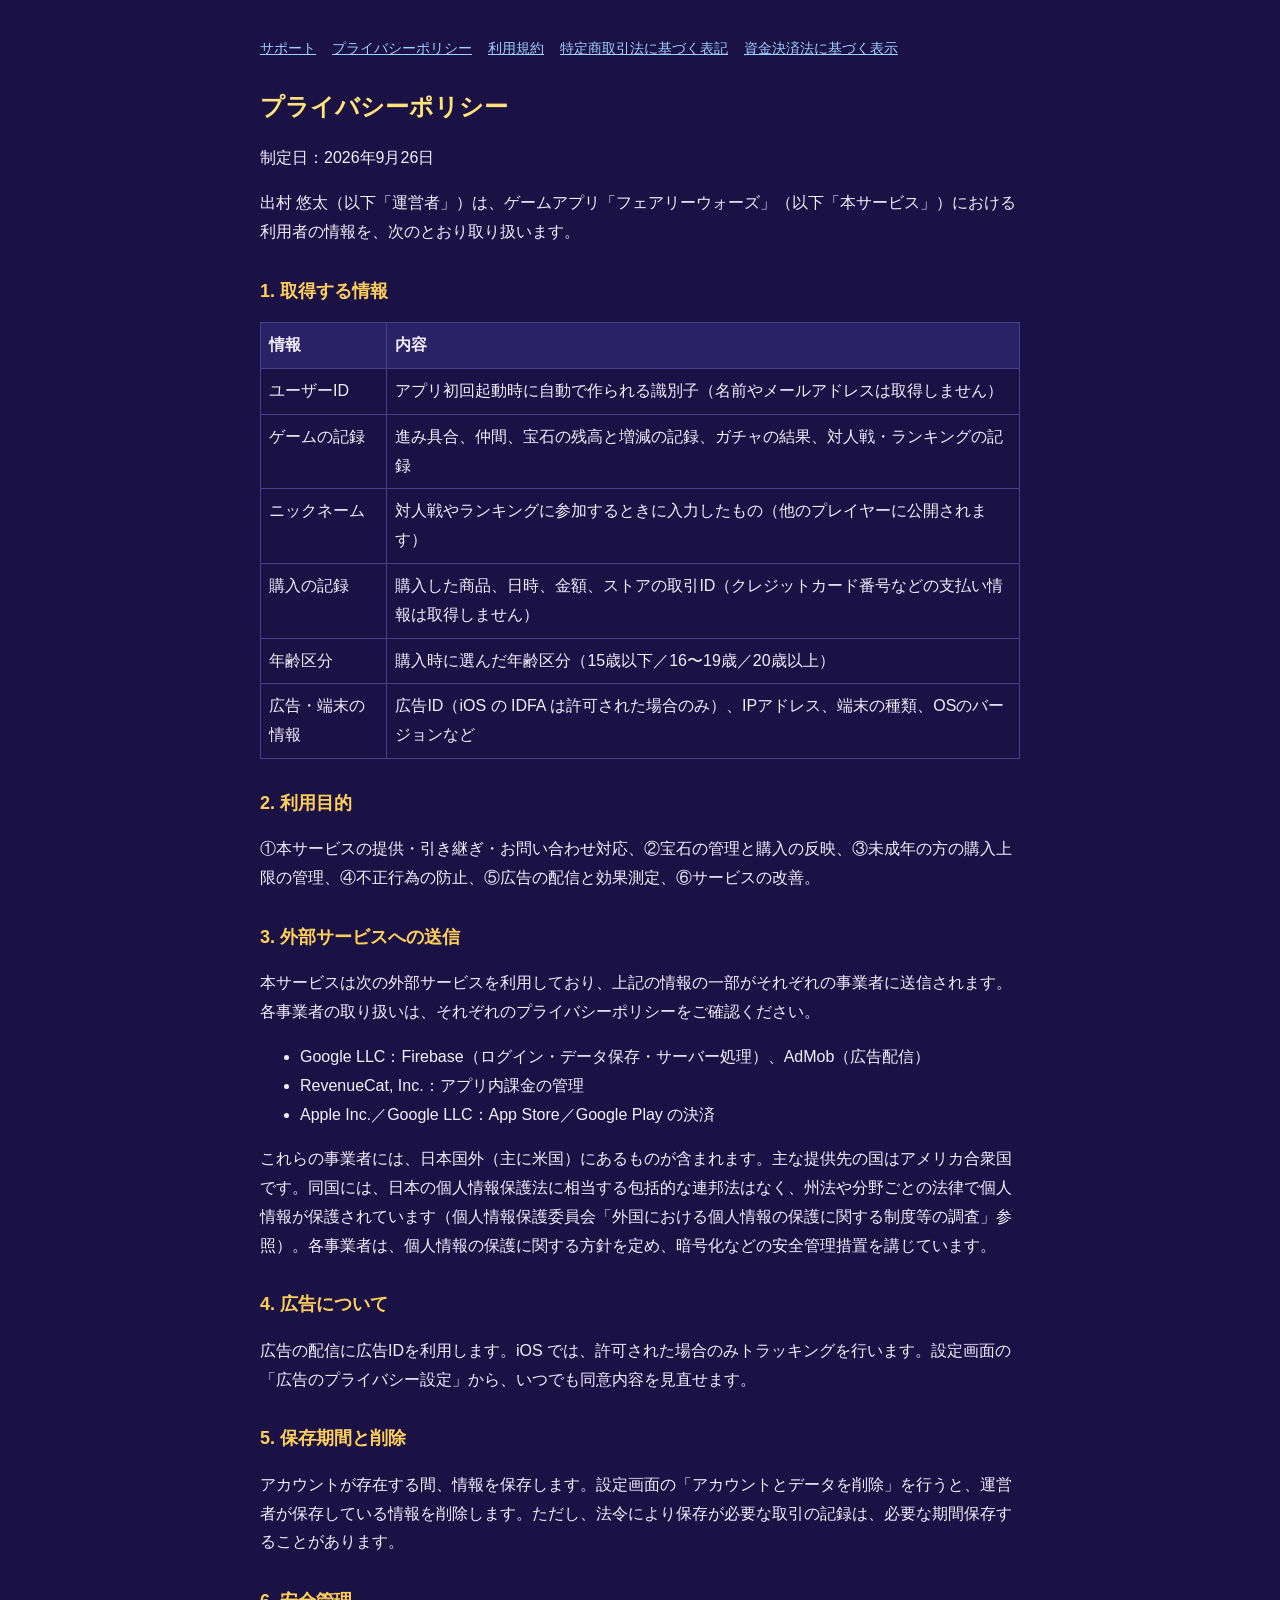
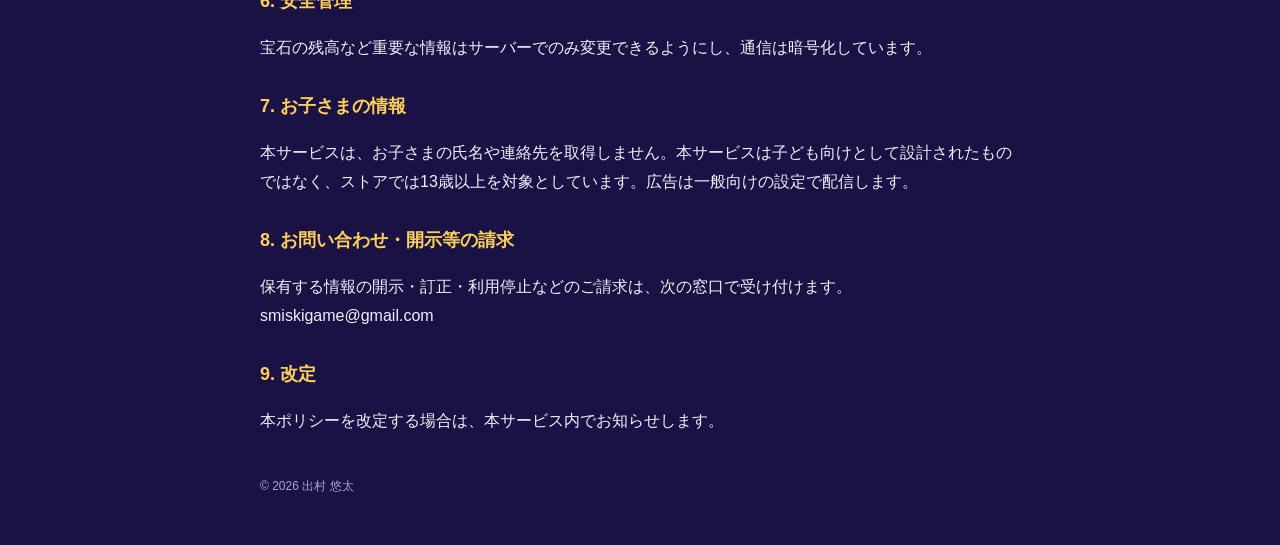
==== privacy.html @ 02dfa0c8 "Create privacy.html" ====
<!doctype html><html lang="ja"><head><meta charset="utf-8"><meta name="viewport" content="width=device-width,initial-scale=1"><title>プライバシーポリシー｜フェアリーウォーズ</title><link rel="stylesheet" href="style.css"></head><body><main>
<nav><a href="./">サポート</a><a href="privacy.html">プライバシーポリシー</a><a href="terms.html">利用規約</a><a href="tokushoho.html">特定商取引法に基づく表記</a><a href="shikin.html">資金決済法に基づく表示</a></nav>
<h1>プライバシーポリシー</h1>
<p>制定日：2026年9月26日</p>
<p>出村 悠太（以下「運営者」）は、ゲームアプリ「フェアリーウォーズ」（以下「本サービス」）における利用者の情報を、次のとおり取り扱います。</p>

<h2>1. 取得する情報</h2>
<table>
<tr><th>情報</th><th>内容</th></tr>
<tr><td>ユーザーID</td><td>アプリ初回起動時に自動で作られる識別子（名前やメールアドレスは取得しません）</td></tr>
<tr><td>ゲームの記録</td><td>進み具合、仲間、宝石の残高と増減の記録、ガチャの結果、対人戦・ランキングの記録</td></tr>
<tr><td>ニックネーム</td><td>対人戦やランキングに参加するときに入力したもの（他のプレイヤーに公開されます）</td></tr>
<tr><td>購入の記録</td><td>購入した商品、日時、金額、ストアの取引ID（クレジットカード番号などの支払い情報は取得しません）</td></tr>
<tr><td>年齢区分</td><td>購入時に選んだ年齢区分（15歳以下／16〜19歳／20歳以上）</td></tr>
<tr><td>広告・端末の情報</td><td>広告ID（iOS の IDFA は許可された場合のみ）、IPアドレス、端末の種類、OSのバージョンなど</td></tr>
</table>

<h2>2. 利用目的</h2>
<p>①本サービスの提供・引き継ぎ・お問い合わせ対応、②宝石の管理と購入の反映、③未成年の方の購入上限の管理、④不正行為の防止、⑤広告の配信と効果測定、⑥サービスの改善。</p>

<h2>3. 外部サービスへの送信</h2>
<p>本サービスは次の外部サービスを利用しており、上記の情報の一部がそれぞれの事業者に送信されます。各事業者の取り扱いは、それぞれのプライバシーポリシーをご確認ください。</p>
<ul>
<li>Google LLC：Firebase（ログイン・データ保存・サーバー処理）、AdMob（広告配信）</li>
<li>RevenueCat, Inc.：アプリ内課金の管理</li>
<li>Apple Inc.／Google LLC：App Store／Google Play の決済</li>
</ul>
<p>これらの事業者には、日本国外（主に米国）にあるものが含まれます。主な提供先の国はアメリカ合衆国です。同国には、日本の個人情報保護法に相当する包括的な連邦法はなく、州法や分野ごとの法律で個人情報が保護されています（個人情報保護委員会「外国における個人情報の保護に関する制度等の調査」参照）。各事業者は、個人情報の保護に関する方針を定め、暗号化などの安全管理措置を講じています。</p>

<h2>4. 広告について</h2>
<p>広告の配信に広告IDを利用します。iOS では、許可された場合のみトラッキングを行います。設定画面の「広告のプライバシー設定」から、いつでも同意内容を見直せます。</p>

<h2>5. 保存期間と削除</h2>
<p>アカウントが存在する間、情報を保存します。設定画面の「アカウントとデータを削除」を行うと、運営者が保存している情報を削除します。ただし、法令により保存が必要な取引の記録は、必要な期間保存することがあります。</p>

<h2>6. 安全管理</h2>
<p>宝石の残高など重要な情報はサーバーでのみ変更できるようにし、通信は暗号化しています。</p>

<h2>7. お子さまの情報</h2>
<p>本サービスは、お子さまの氏名や連絡先を取得しません。本サービスは子ども向けとして設計されたものではなく、ストアでは13歳以上を対象としています。広告は一般向けの設定で配信します。</p>

<h2>8. お問い合わせ・開示等の請求</h2>
<p>保有する情報の開示・訂正・利用停止などのご請求は、次の窓口で受け付けます。smiskigame@gmail.com</p>

<h2>9. 改定</h2>
<p>本ポリシーを改定する場合は、本サービス内でお知らせします。</p>
<footer>© 2026 出村 悠太</footer>
</main></body></html>
---- style.css ----
body{margin:0;background:#1a1244;color:#f3eefc;font-family:-apple-system,"Hiragino Sans","Yu Gothic",sans-serif;line-height:1.8}
main{max-width:760px;margin:0 auto;padding:24px 16px 48px}
h1{font-size:24px;color:#ffe27a}h2{font-size:18px;margin-top:28px;color:#ffcf5a}
a{color:#9fd0ff}table{border-collapse:collapse;width:100%}th,td{border:1px solid #4a3f8a;padding:8px;text-align:left;vertical-align:top}th{background:#2a2166;white-space:nowrap}
nav{display:flex;flex-wrap:wrap;gap:8px 16px;margin:12px 0 24px;font-size:14px}footer{margin-top:40px;font-size:12px;color:#a9a2d6}
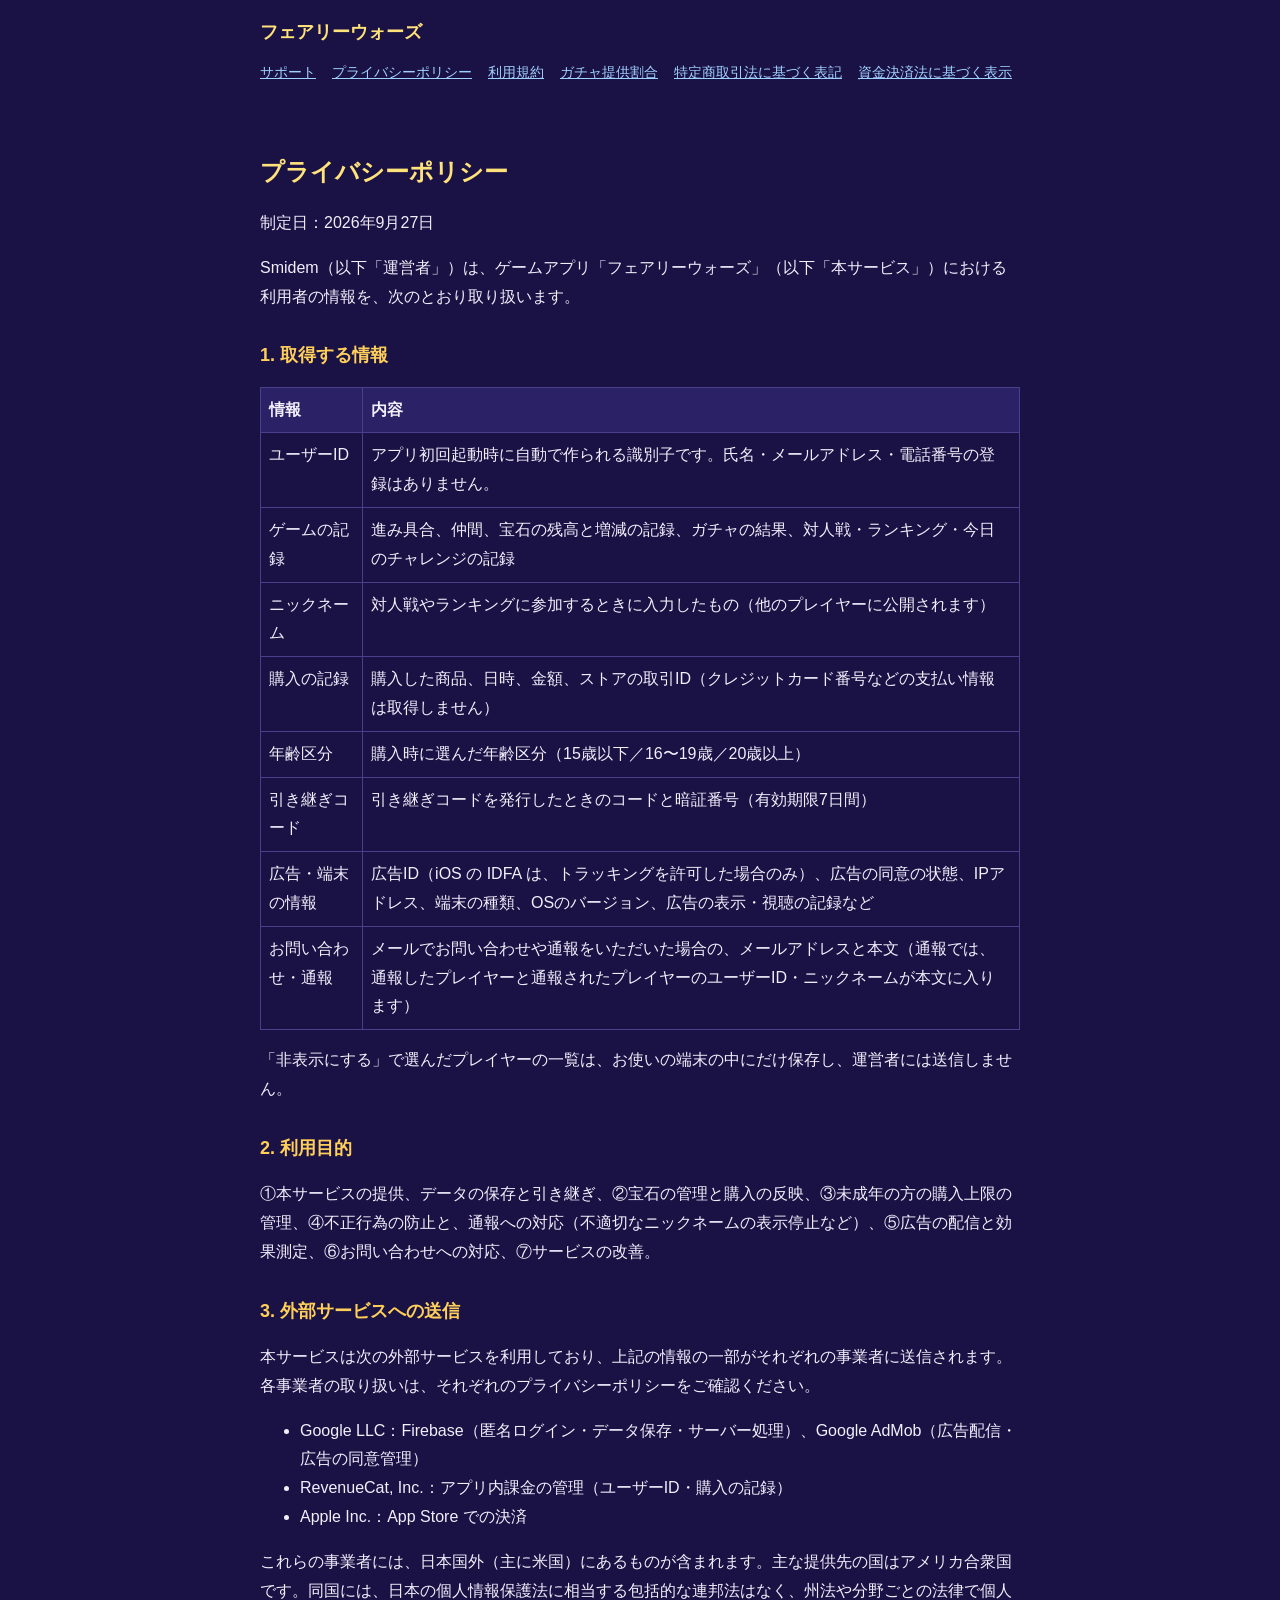
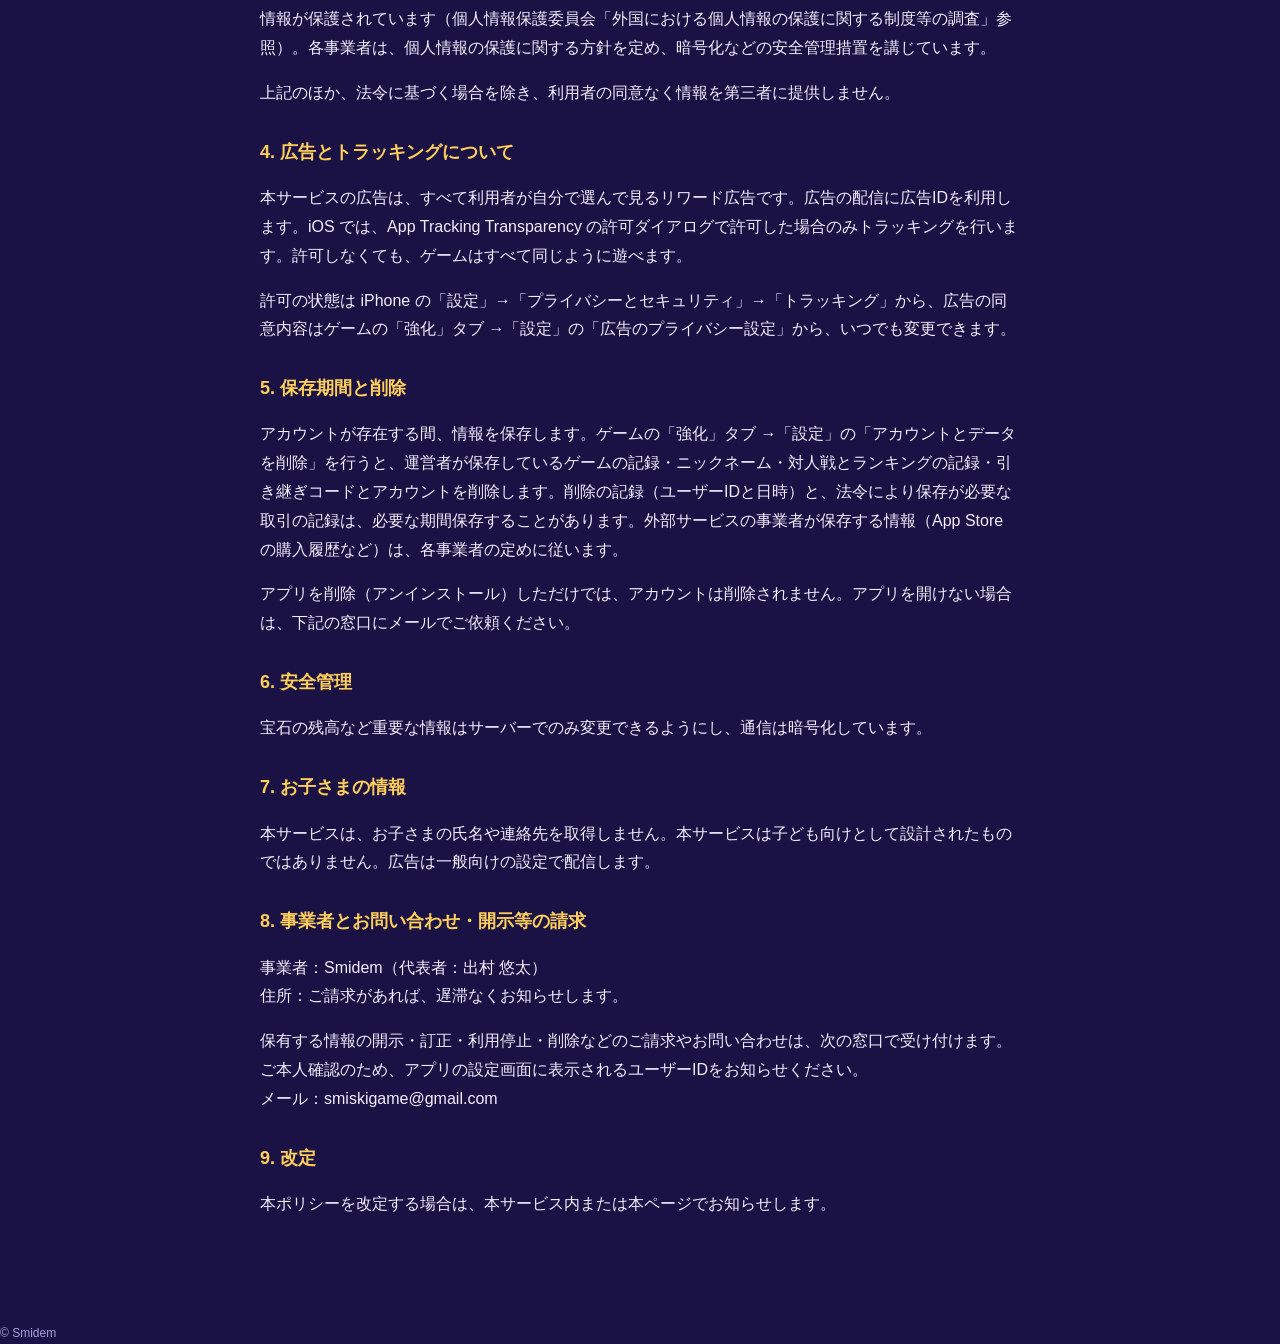
==== commit 13689069: "規約類をアプリ版の最新（2026-09-27、Smidem名義）に更新し、ガチャ提供割合とsupport.htmlを追加 Co-Authored-By: Claude Opus 5.5 <norepl" ====
--- a/privacy.html
+++ b/privacy.html
@@ -1,48 +1,59 @@
-<!doctype html><html lang="ja"><head><meta charset="utf-8"><meta name="viewport" content="width=device-width,initial-scale=1"><title>プライバシーポリシー｜フェアリーウォーズ</title><link rel="stylesheet" href="style.css"></head><body><main>
-<nav><a href="./">サポート</a><a href="privacy.html">プライバシーポリシー</a><a href="terms.html">利用規約</a><a href="tokushoho.html">特定商取引法に基づく表記</a><a href="shikin.html">資金決済法に基づく表示</a></nav>
+<!doctype html><html lang="ja"><head><meta charset="utf-8"><meta name="viewport" content="width=device-width,initial-scale=1"><title>プライバシーポリシー｜フェアリーウォーズ</title><link rel="stylesheet" href="style.css"></head><body>
+<!-- このファイルはアプリ内（設定画面）と公開ページで共通です。原本は fairy-wars-app/public/legal/ 。公開用へは npm run site:sync でコピーします。
+     アプリ内で表示するときは header / nav / footer / link / style / script が取り除かれます。 -->
+<header class="site"><a class="brand" href="index.html">フェアリーウォーズ</a><nav><a href="support.html">サポート</a><a href="privacy.html">プライバシーポリシー</a><a href="terms.html">利用規約</a><a href="gacha.html">ガチャ提供割合</a><a href="tokushoho.html">特定商取引法に基づく表記</a><a href="shikin.html">資金決済法に基づく表示</a></nav></header>
+<main>
 <h1>プライバシーポリシー</h1>
-<p>制定日：2026年9月26日</p>
-<p>出村 悠太（以下「運営者」）は、ゲームアプリ「フェアリーウォーズ」（以下「本サービス」）における利用者の情報を、次のとおり取り扱います。</p>
+<p>制定日：2026年9月27日</p>
+<p>Smidem（以下「運営者」）は、ゲームアプリ「フェアリーウォーズ」（以下「本サービス」）における利用者の情報を、次のとおり取り扱います。</p>
 
 <h2>1. 取得する情報</h2>
-<table>
+<div class="table-wrap"><table>
 <tr><th>情報</th><th>内容</th></tr>
-<tr><td>ユーザーID</td><td>アプリ初回起動時に自動で作られる識別子（名前やメールアドレスは取得しません）</td></tr>
-<tr><td>ゲームの記録</td><td>進み具合、仲間、宝石の残高と増減の記録、ガチャの結果、対人戦・ランキングの記録</td></tr>
+<tr><td>ユーザーID</td><td>アプリ初回起動時に自動で作られる識別子です。氏名・メールアドレス・電話番号の登録はありません。</td></tr>
+<tr><td>ゲームの記録</td><td>進み具合、仲間、宝石の残高と増減の記録、ガチャの結果、対人戦・ランキング・今日のチャレンジの記録</td></tr>
 <tr><td>ニックネーム</td><td>対人戦やランキングに参加するときに入力したもの（他のプレイヤーに公開されます）</td></tr>
 <tr><td>購入の記録</td><td>購入した商品、日時、金額、ストアの取引ID（クレジットカード番号などの支払い情報は取得しません）</td></tr>
 <tr><td>年齢区分</td><td>購入時に選んだ年齢区分（15歳以下／16〜19歳／20歳以上）</td></tr>
-<tr><td>広告・端末の情報</td><td>広告ID（iOS の IDFA は許可された場合のみ）、IPアドレス、端末の種類、OSのバージョンなど</td></tr>
-</table>
+<tr><td>引き継ぎコード</td><td>引き継ぎコードを発行したときのコードと暗証番号（有効期限7日間）</td></tr>
+<tr><td>広告・端末の情報</td><td>広告ID（iOS の IDFA は、トラッキングを許可した場合のみ）、広告の同意の状態、IPアドレス、端末の種類、OSのバージョン、広告の表示・視聴の記録など</td></tr>
+<tr><td>お問い合わせ・通報</td><td>メールでお問い合わせや通報をいただいた場合の、メールアドレスと本文（通報では、通報したプレイヤーと通報されたプレイヤーのユーザーID・ニックネームが本文に入ります）</td></tr>
+</table></div>
+<p>「非表示にする」で選んだプレイヤーの一覧は、お使いの端末の中にだけ保存し、運営者には送信しません。</p>
 
 <h2>2. 利用目的</h2>
-<p>①本サービスの提供・引き継ぎ・お問い合わせ対応、②宝石の管理と購入の反映、③未成年の方の購入上限の管理、④不正行為の防止、⑤広告の配信と効果測定、⑥サービスの改善。</p>
+<p>①本サービスの提供、データの保存と引き継ぎ、②宝石の管理と購入の反映、③未成年の方の購入上限の管理、④不正行為の防止と、通報への対応（不適切なニックネームの表示停止など）、⑤広告の配信と効果測定、⑥お問い合わせへの対応、⑦サービスの改善。</p>
 
 <h2>3. 外部サービスへの送信</h2>
 <p>本サービスは次の外部サービスを利用しており、上記の情報の一部がそれぞれの事業者に送信されます。各事業者の取り扱いは、それぞれのプライバシーポリシーをご確認ください。</p>
 <ul>
-<li>Google LLC：Firebase（ログイン・データ保存・サーバー処理）、AdMob（広告配信）</li>
-<li>RevenueCat, Inc.：アプリ内課金の管理</li>
-<li>Apple Inc.／Google LLC：App Store／Google Play の決済</li>
+<li>Google LLC：Firebase（匿名ログイン・データ保存・サーバー処理）、Google AdMob（広告配信・広告の同意管理）</li>
+<li>RevenueCat, Inc.：アプリ内課金の管理（ユーザーID・購入の記録）</li>
+<li>Apple Inc.：App Store での決済</li>
 </ul>
 <p>これらの事業者には、日本国外（主に米国）にあるものが含まれます。主な提供先の国はアメリカ合衆国です。同国には、日本の個人情報保護法に相当する包括的な連邦法はなく、州法や分野ごとの法律で個人情報が保護されています（個人情報保護委員会「外国における個人情報の保護に関する制度等の調査」参照）。各事業者は、個人情報の保護に関する方針を定め、暗号化などの安全管理措置を講じています。</p>
+<p>上記のほか、法令に基づく場合を除き、利用者の同意なく情報を第三者に提供しません。</p>
 
-<h2>4. 広告について</h2>
-<p>広告の配信に広告IDを利用します。iOS では、許可された場合のみトラッキングを行います。設定画面の「広告のプライバシー設定」から、いつでも同意内容を見直せます。</p>
+<h2>4. 広告とトラッキングについて</h2>
+<p>本サービスの広告は、すべて利用者が自分で選んで見るリワード広告です。広告の配信に広告IDを利用します。iOS では、App Tracking Transparency の許可ダイアログで許可した場合のみトラッキングを行います。許可しなくても、ゲームはすべて同じように遊べます。</p>
+<p>許可の状態は iPhone の「設定」→「プライバシーとセキュリティ」→「トラッキング」から、広告の同意内容はゲームの「強化」タブ →「設定」の「広告のプライバシー設定」から、いつでも変更できます。</p>
 
 <h2>5. 保存期間と削除</h2>
-<p>アカウントが存在する間、情報を保存します。設定画面の「アカウントとデータを削除」を行うと、運営者が保存している情報を削除します。ただし、法令により保存が必要な取引の記録は、必要な期間保存することがあります。</p>
+<p>アカウントが存在する間、情報を保存します。ゲームの「強化」タブ →「設定」の「アカウントとデータを削除」を行うと、運営者が保存しているゲームの記録・ニックネーム・対人戦とランキングの記録・引き継ぎコードとアカウントを削除します。削除の記録（ユーザーIDと日時）と、法令により保存が必要な取引の記録は、必要な期間保存することがあります。外部サービスの事業者が保存する情報（App Store の購入履歴など）は、各事業者の定めに従います。</p>
+<p>アプリを削除（アンインストール）しただけでは、アカウントは削除されません。アプリを開けない場合は、下記の窓口にメールでご依頼ください。</p>
 
 <h2>6. 安全管理</h2>
 <p>宝石の残高など重要な情報はサーバーでのみ変更できるようにし、通信は暗号化しています。</p>
 
 <h2>7. お子さまの情報</h2>
-<p>本サービスは、お子さまの氏名や連絡先を取得しません。本サービスは子ども向けとして設計されたものではなく、ストアでは13歳以上を対象としています。広告は一般向けの設定で配信します。</p>
+<p>本サービスは、お子さまの氏名や連絡先を取得しません。本サービスは子ども向けとして設計されたものではありません。広告は一般向けの設定で配信します。</p>
 
-<h2>8. お問い合わせ・開示等の請求</h2>
-<p>保有する情報の開示・訂正・利用停止などのご請求は、次の窓口で受け付けます。smiskigame@gmail.com</p>
+<h2>8. 事業者とお問い合わせ・開示等の請求</h2>
+<p>事業者：Smidem（代表者：出村 悠太）<br>住所：ご請求があれば、遅滞なくお知らせします。</p>
+<p>保有する情報の開示・訂正・利用停止・削除などのご請求やお問い合わせは、次の窓口で受け付けます。ご本人確認のため、アプリの設定画面に表示されるユーザーIDをお知らせください。<br>メール：smiskigame@gmail.com</p>
 
 <h2>9. 改定</h2>
-<p>本ポリシーを改定する場合は、本サービス内でお知らせします。</p>
-<footer>© 2026 出村 悠太</footer>
-</main></body></html>
+<p>本ポリシーを改定する場合は、本サービス内または本ページでお知らせします。</p>
+</main>
+<footer class="site">© Smidem</footer>
+</body></html>
--- a/style.css
+++ b/style.css
@@ -3,3 +3,5 @@
 h1{font-size:24px;color:#ffe27a}h2{font-size:18px;margin-top:28px;color:#ffcf5a}
 a{color:#9fd0ff}table{border-collapse:collapse;width:100%}th,td{border:1px solid #4a3f8a;padding:8px;text-align:left;vertical-align:top}th{background:#2a2166;white-space:nowrap}
 nav{display:flex;flex-wrap:wrap;gap:8px 16px;margin:12px 0 24px;font-size:14px}footer{margin-top:40px;font-size:12px;color:#a9a2d6}
+header.site{max-width:760px;margin:0 auto;padding:16px 16px 0}header.site .brand{font-weight:bold;color:#ffe27a;text-decoration:none;font-size:18px}h3{font-size:16px;margin-top:20px}
+.table-wrap{overflow-x:auto}td.num,th.num{text-align:right}.note{font-size:13px;color:#c9c2ee}
